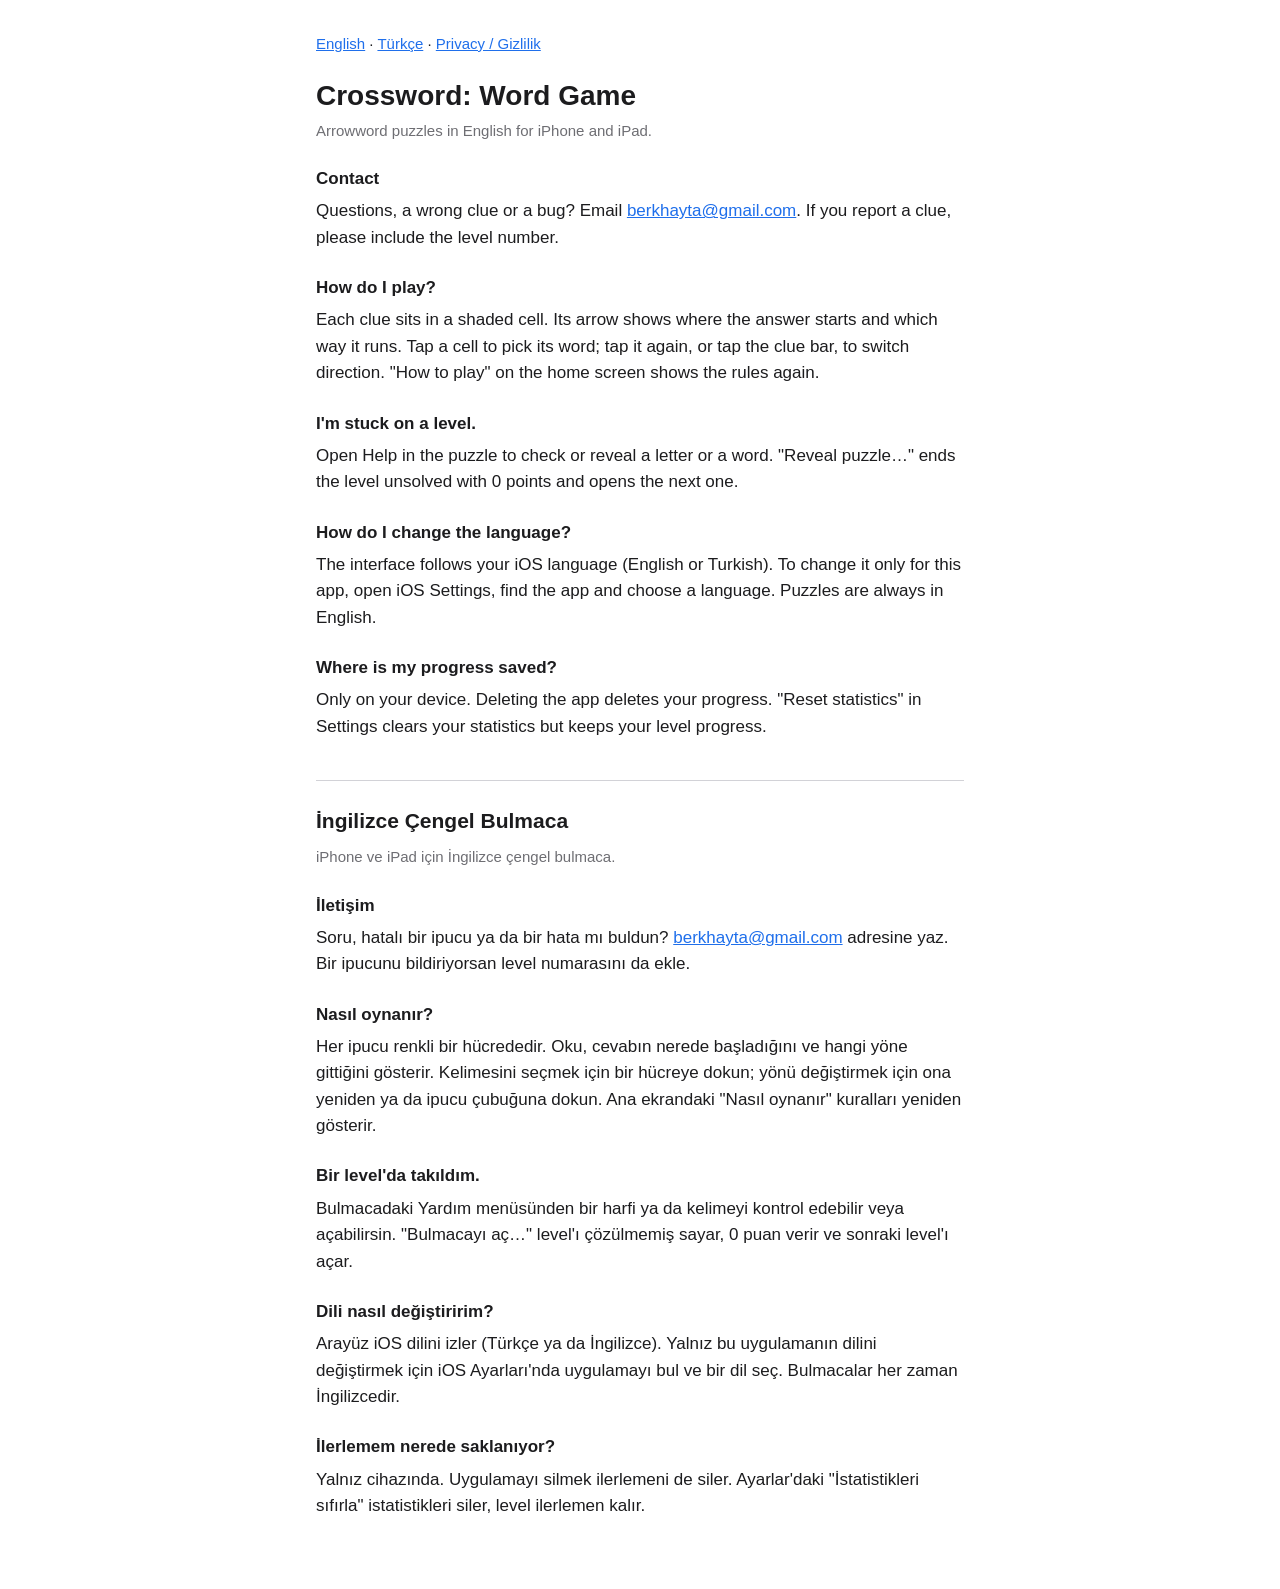
==== index.html @ 75ebb8b5 "docs: support and privacy pages" ====
<!doctype html>
<html lang="en">
<head>
<meta charset="utf-8">
<meta name="viewport" content="width=device-width, initial-scale=1">
<title>Crossword: Word Game Support</title>
<link rel="stylesheet" href="style.css">
</head>
<body>
<main>
<nav><a href="#en">English</a> · <a href="#tr">Türkçe</a> · <a href="privacy.html">Privacy / Gizlilik</a></nav>

<h1 id="en">Crossword: Word Game</h1>
<p class="muted">Arrowword puzzles in English for iPhone and iPad.</p>

<h3>Contact</h3>
<p>Questions, a wrong clue or a bug? Email <a href="mailto:berkhayta@gmail.com">berkhayta@gmail.com</a>.
If you report a clue, please include the level number.</p>

<h3>How do I play?</h3>
<p>Each clue sits in a shaded cell. Its arrow shows where the answer starts and which way it runs. Tap a cell to pick its word;
tap it again, or tap the clue bar, to switch direction. "How to play" on the home screen shows the rules again.</p>

<h3>I'm stuck on a level.</h3>
<p>Open Help in the puzzle to check or reveal a letter or a word. "Reveal puzzle…" ends the level unsolved with 0 points
and opens the next one.</p>

<h3>How do I change the language?</h3>
<p>The interface follows your iOS language (English or Turkish). To change it only for this app, open iOS Settings, find the app
and choose a language. Puzzles are always in English.</p>

<h3>Where is my progress saved?</h3>
<p>Only on your device. Deleting the app deletes your progress. "Reset statistics" in Settings clears your statistics but keeps
your level progress.</p>

<h2 id="tr">İngilizce Çengel Bulmaca</h2>
<p class="muted">iPhone ve iPad için İngilizce çengel bulmaca.</p>

<h3>İletişim</h3>
<p>Soru, hatalı bir ipucu ya da bir hata mı buldun? <a href="mailto:berkhayta@gmail.com">berkhayta@gmail.com</a> adresine yaz.
Bir ipucunu bildiriyorsan level numarasını da ekle.</p>

<h3>Nasıl oynanır?</h3>
<p>Her ipucu renkli bir hücrededir. Oku, cevabın nerede başladığını ve hangi yöne gittiğini gösterir. Kelimesini seçmek için bir
hücreye dokun; yönü değiştirmek için ona yeniden ya da ipucu çubuğuna dokun. Ana ekrandaki "Nasıl oynanır" kuralları yeniden gösterir.</p>

<h3>Bir level'da takıldım.</h3>
<p>Bulmacadaki Yardım menüsünden bir harfi ya da kelimeyi kontrol edebilir veya açabilirsin. "Bulmacayı aç…" level'ı çözülmemiş
sayar, 0 puan verir ve sonraki level'ı açar.</p>

<h3>Dili nasıl değiştiririm?</h3>
<p>Arayüz iOS dilini izler (Türkçe ya da İngilizce). Yalnız bu uygulamanın dilini değiştirmek için iOS Ayarları'nda uygulamayı bul
ve bir dil seç. Bulmacalar her zaman İngilizcedir.</p>

<h3>İlerlemem nerede saklanıyor?</h3>
<p>Yalnız cihazında. Uygulamayı silmek ilerlemeni de siler. Ayarlar'daki "İstatistikleri sıfırla" istatistikleri siler, level
ilerlemen kalır.</p>
</main>
</body>
</html>
---- style.css ----
:root { --bg: #ffffff; --fg: #1c1c1e; --muted: #6e6e73; --accent: #1f6feb; --line: #d2d2d7; }
@media (prefers-color-scheme: dark) {
  :root { --bg: #111113; --fg: #f2f2f7; --muted: #a1a1a6; --accent: #58a6ff; --line: #3a3a3c; }
}
* { box-sizing: border-box; }
body { margin: 0; background: var(--bg); color: var(--fg); font: 17px/1.55 -apple-system, BlinkMacSystemFont, "Segoe UI", sans-serif; }
main { max-width: 680px; margin: 0 auto; padding: 32px 16px 64px; }
h1 { font-size: 28px; line-height: 1.2; margin: 0 0 4px; }
h2 { font-size: 21px; margin: 40px 0 8px; padding-top: 24px; border-top: 1px solid var(--line); }
h3 { font-size: 17px; margin: 24px 0 4px; }
p, li { margin: 6px 0; }
.muted { color: var(--muted); font-size: 15px; }
a { color: var(--accent); }
nav { font-size: 15px; margin-bottom: 24px; }
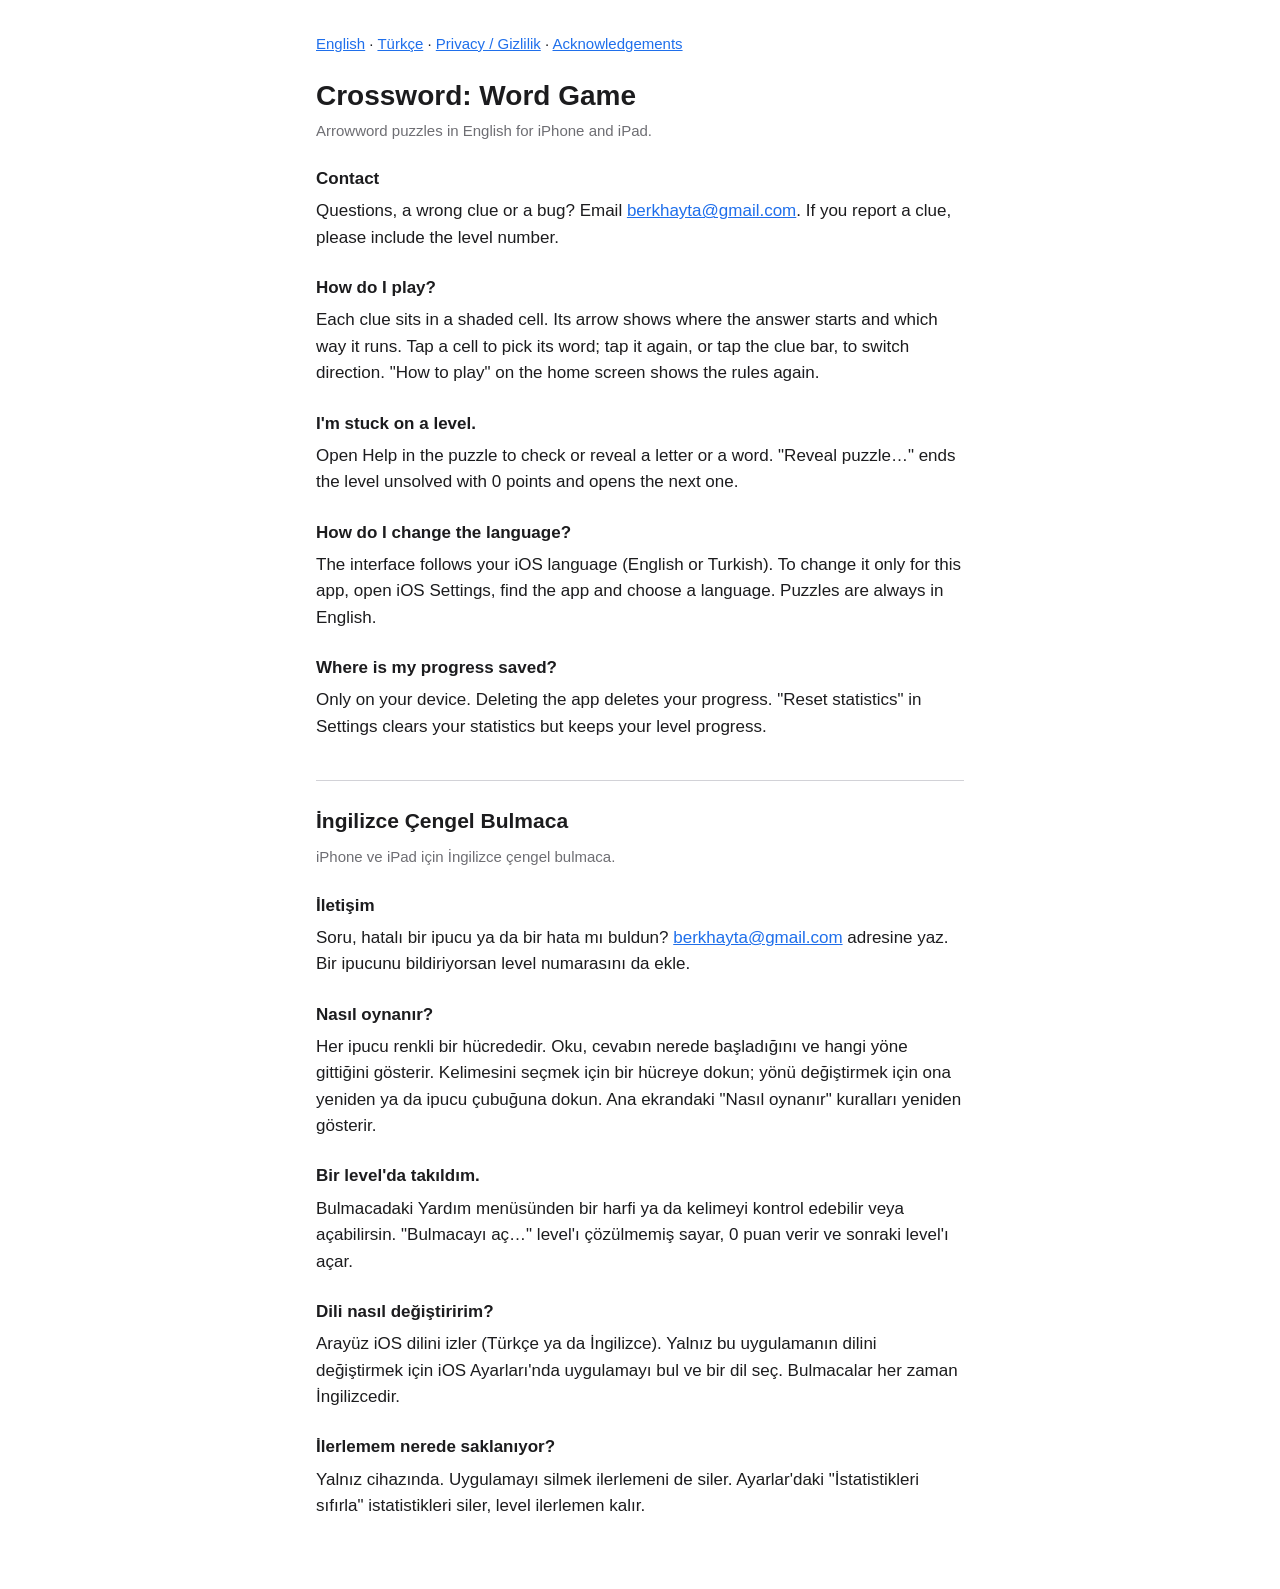
==== commit 03a64af8: "docs: acknowledgements page" ====
--- a/index.html
+++ b/index.html
@@ -8,7 +8,7 @@
 </head>
 <body>
 <main>
-<nav><a href="#en">English</a> · <a href="#tr">Türkçe</a> · <a href="privacy.html">Privacy / Gizlilik</a></nav>
+<nav><a href="#en">English</a> · <a href="#tr">Türkçe</a> · <a href="privacy.html">Privacy / Gizlilik</a> · <a href="acknowledgements.html">Acknowledgements</a></nav>
 
 <h1 id="en">Crossword: Word Game</h1>
 <p class="muted">Arrowword puzzles in English for iPhone and iPad.</p>
